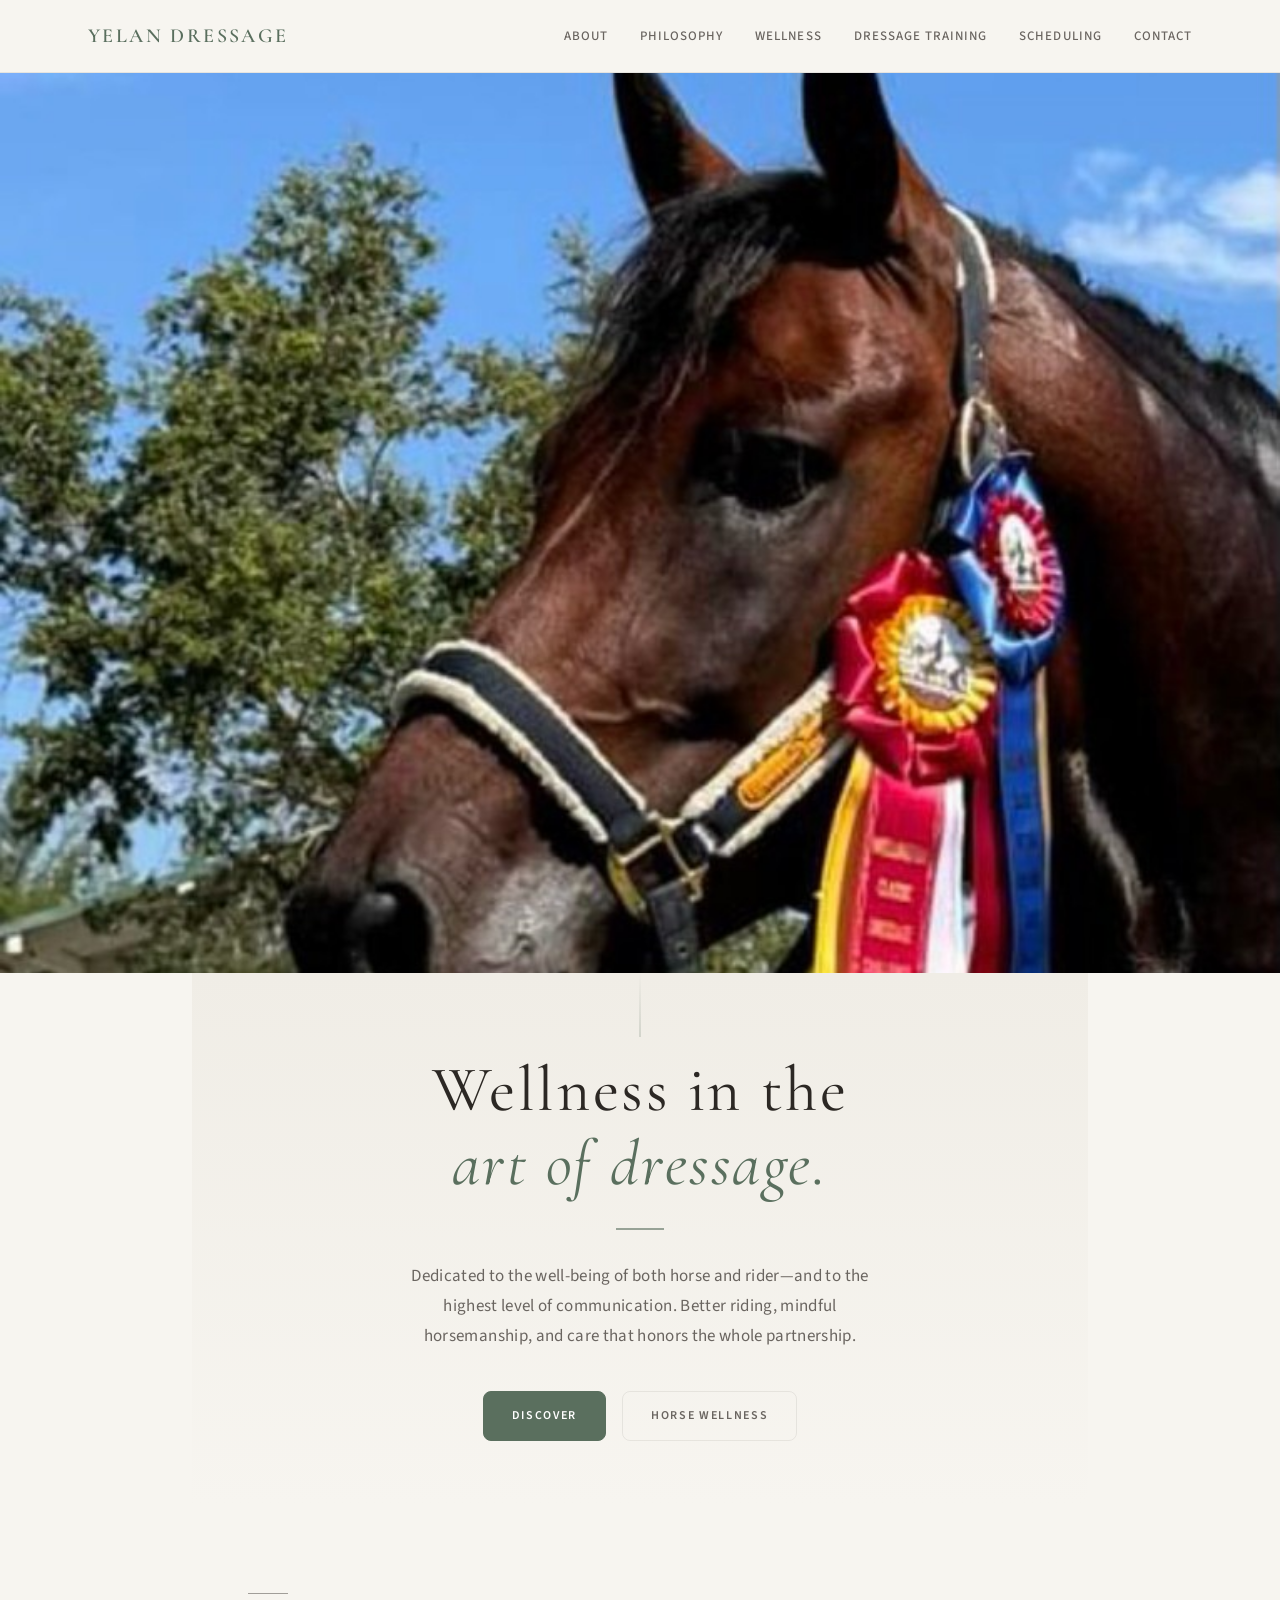
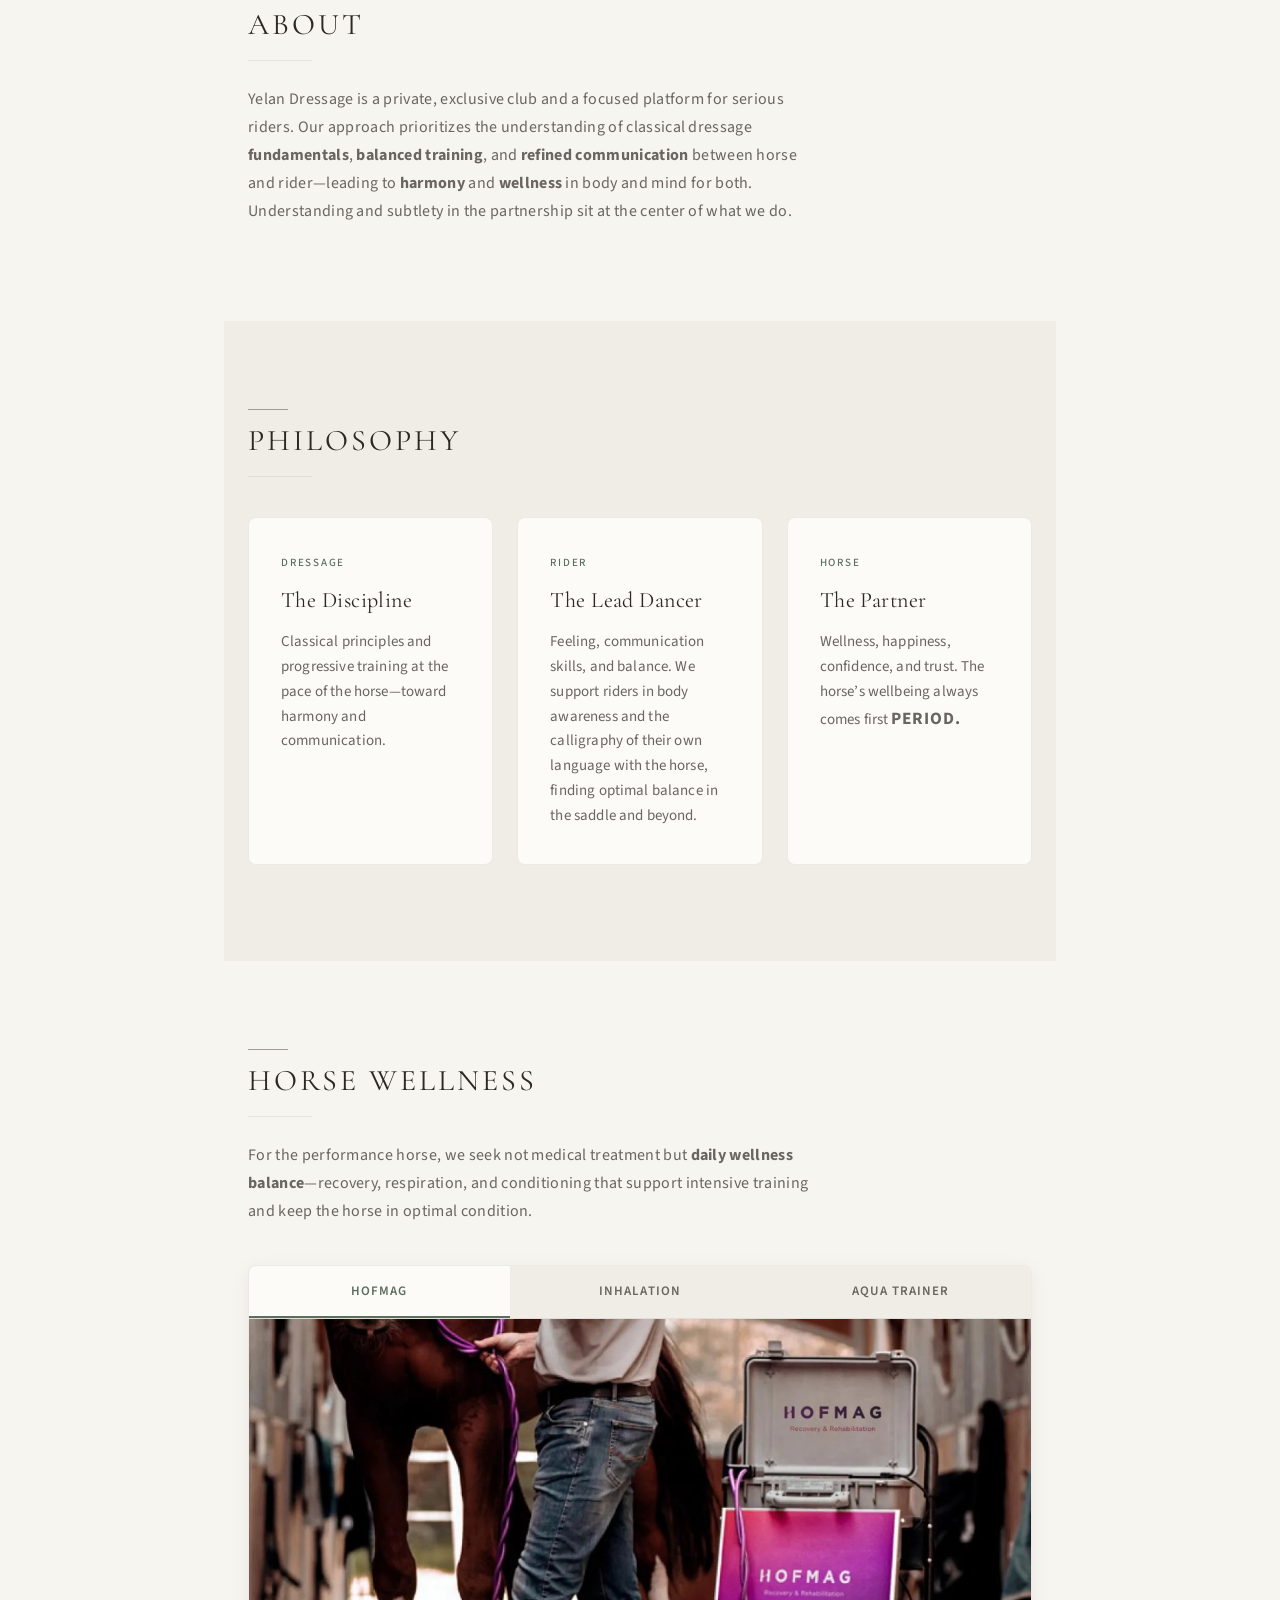
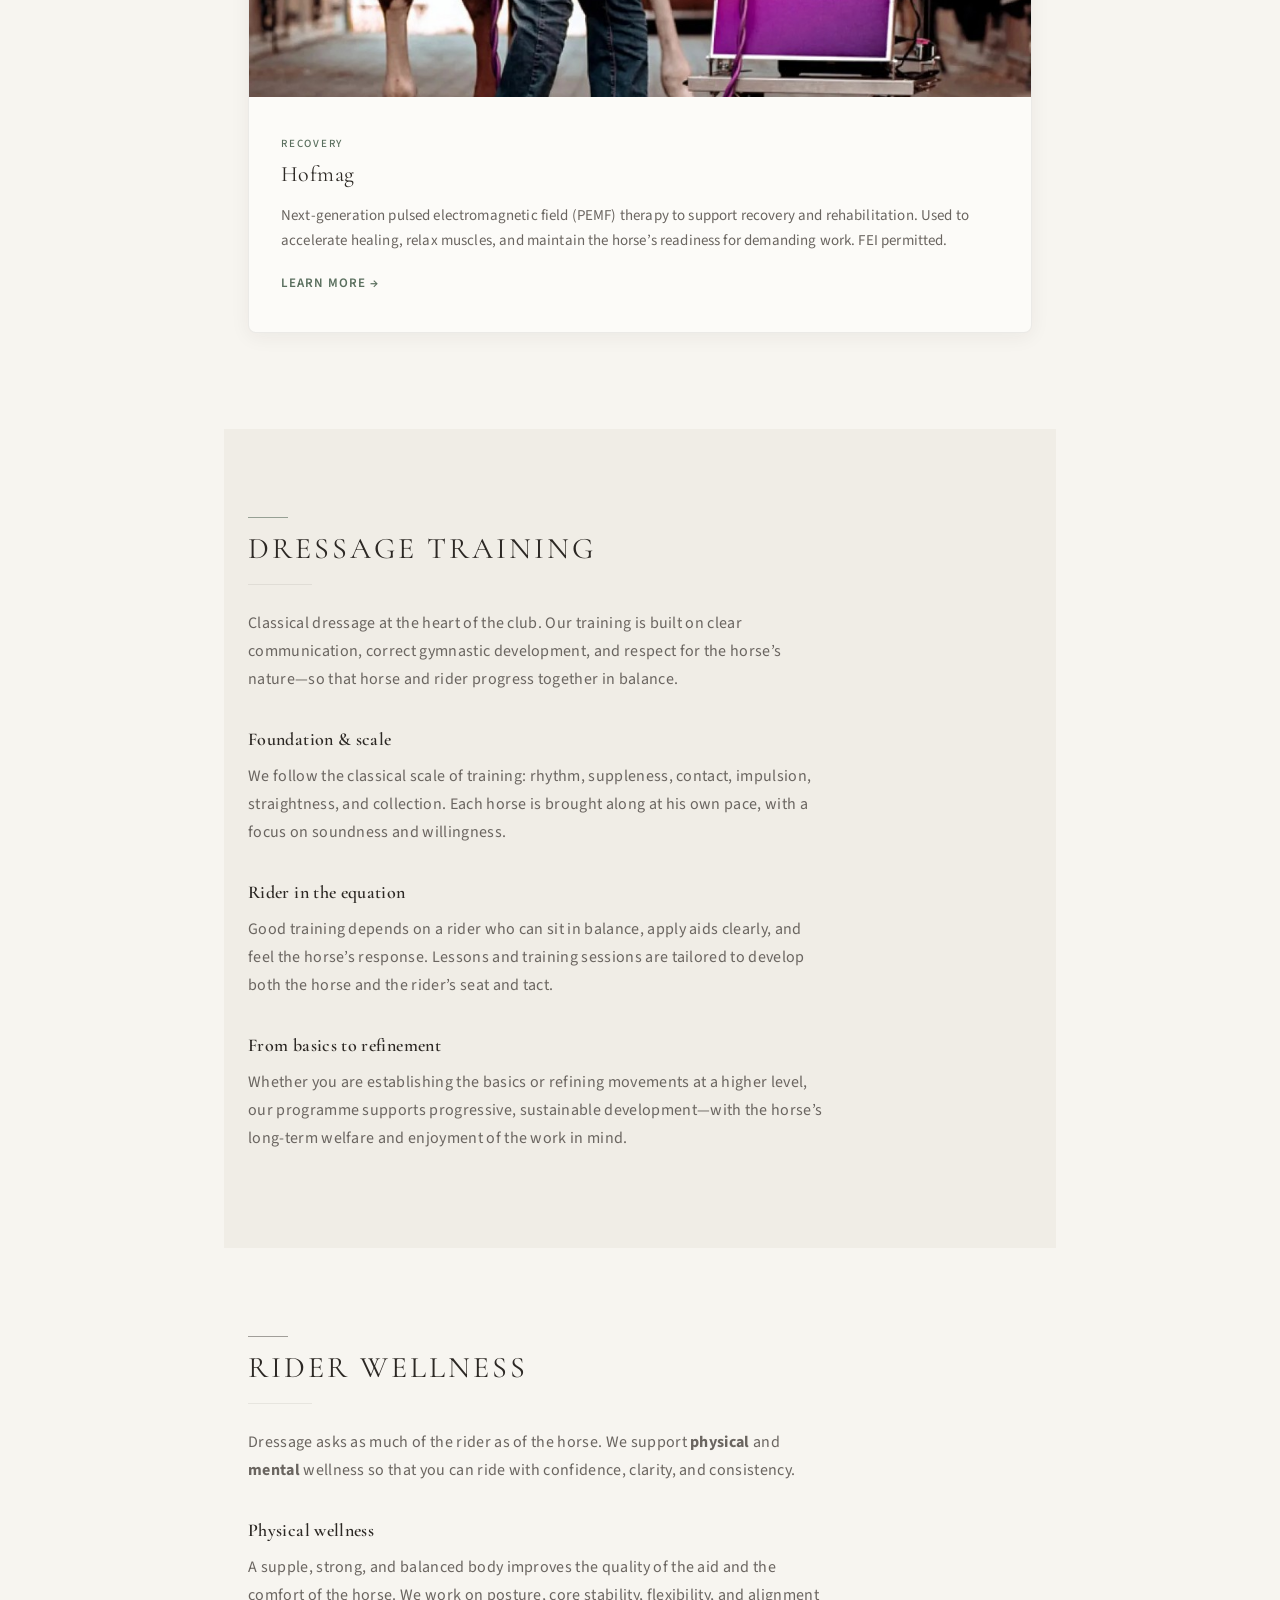
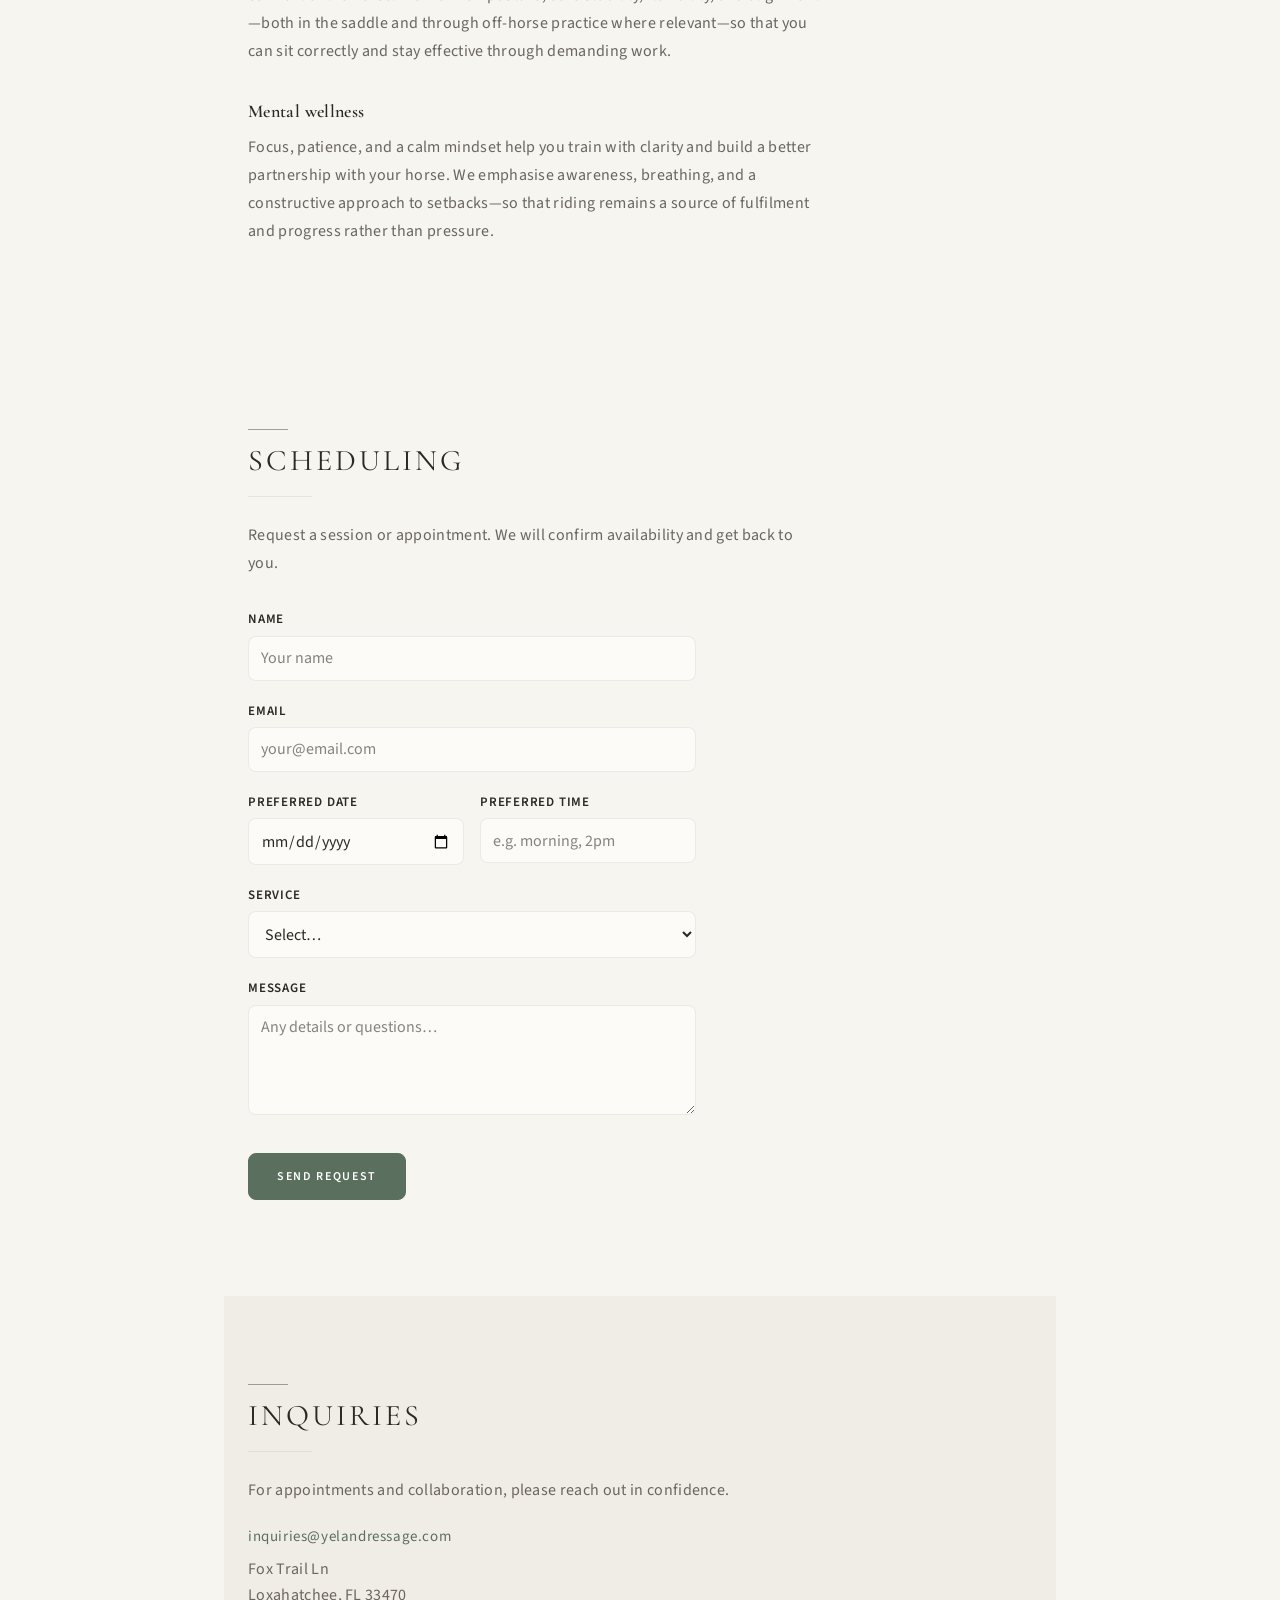
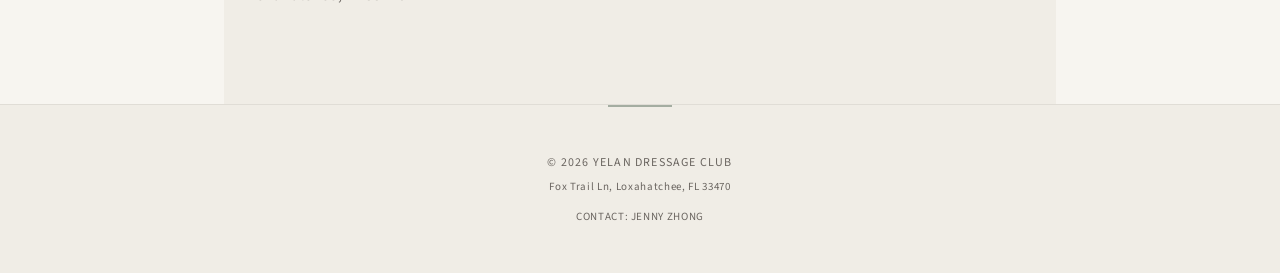
==== index.html @ 4314fde5 "Initial commit: Yelan Dressage website Made-with: Cursor" ====
<!DOCTYPE html>
<html lang="en">
<head>
  <meta charset="UTF-8" />
  <meta name="viewport" content="width=device-width, initial-scale=1.0" />
  <title>Yelan Dressage — Wellness in the art of dressage</title>
  <link rel="preconnect" href="https://fonts.googleapis.com" />
  <link rel="preconnect" href="https://fonts.gstatic.com" crossorigin />
  <link href="https://fonts.googleapis.com/css2?family=Cormorant+Garamond:ital,wght@0,400;0,600;1,400&family=Source+Sans+3:ital,wght@0,400;0,600;1,400&display=swap" rel="stylesheet" />
  <link rel="stylesheet" href="styles.css" />
</head>
<body>
  <header class="site-header">
    <nav class="nav">
      <a href="#" class="logo">Yelan Dressage</a>
      <ul class="nav-links">
        <li><a href="#about">About</a></li>
        <li><a href="#philosophy">Philosophy</a></li>
        <li class="nav-item-dropdown">
          <a href="#horse-wellness" class="nav-dropdown-trigger">Wellness</a>
          <ul class="nav-dropdown">
            <li><a href="#horse-wellness">Horse wellness</a></li>
            <li><a href="#rider-wellness">Rider wellness</a></li>
          </ul>
        </li>
        <li><a href="#dressage-training">Dressage training</a></li>
        <li><a href="#scheduling">Scheduling</a></li>
        <li><a href="#contact">Contact</a></li>
      </ul>
      <button class="nav-toggle" aria-label="Toggle menu">
        <span></span>
        <span></span>
        <span></span>
      </button>
    </nav>
  </header>

  <div class="carousel-wrap">
    <div class="carousel" data-carousel>
      <div class="carousel-track">
        <div class="carousel-slide">
          <img src="assets/carousel-1.png" alt="" />
        </div>
        <div class="carousel-slide">
          <img src="assets/carousel-2.png" alt="" />
        </div>
        <div class="carousel-slide">
          <img src="assets/carousel-3.png" alt="" />
        </div>
        <div class="carousel-slide">
          <img src="assets/carousel-4.png" alt="" />
        </div>
      </div>
    </div>
  </div>

  <main>
    <section class="hero">
      <h1 class="hero-title">
        <span class="line">Wellness in the</span>
        <span class="line accent">art of dressage.</span>
      </h1>
      <p class="hero-subtitle">
        Dedicated to the well-being of both horse and rider—and to the highest level of communication. Better riding, mindful horsemanship, and care that honors the whole partnership.
      </p>
      <div class="hero-actions">
        <a href="#about" class="btn btn-primary">Discover</a>
        <a href="#horse-wellness" class="btn btn-ghost">Horse wellness</a>
      </div>
    </section>

    <section id="about" class="section">
      <h2 class="section-title">About</h2>
      <p class="section-text">
        Yelan Dressage is a private, exclusive club and a focused platform for serious riders. Our approach prioritizes the understanding of classical dressage <strong>fundamentals</strong>, <strong>balanced training</strong>, and <strong>refined communication</strong> between horse and rider—leading to <strong>harmony</strong> and <strong>wellness</strong> in body and mind for both. Understanding and subtlety in the partnership sit at the center of what we do.
      </p>
    </section>

    <section id="philosophy" class="section section--alt">
      <h2 class="section-title">Philosophy</h2>
      <div class="card-grid">
        <article class="card">
          <div class="card-number">Dressage</div>
          <h3 class="card-title">The Discipline</h3>
          <p class="card-text">Classical principles and progressive training at the pace of the horse—toward harmony and communication.</p>
        </article>
        <article class="card">
          <div class="card-number">Rider</div>
          <h3 class="card-title">The Lead Dancer</h3>
          <p class="card-text">Feeling, communication skills, and balance. We support riders in body awareness and the calligraphy of their own language with the horse, finding optimal balance in the saddle and beyond.</p>
        </article>
        <article class="card">
          <div class="card-number">Horse</div>
          <h3 class="card-title">The Partner</h3>
          <p class="card-text">Wellness, happiness, confidence, and trust. The horse’s wellbeing always comes first <span class="card-period">PERIOD.</span></p>
        </article>
      </div>
    </section>

    <section id="horse-wellness" class="section">
      <h2 class="section-title">Horse wellness</h2>
      <p class="section-text section-intro">
        For the performance horse, we seek not medical treatment but <strong>daily wellness balance</strong>—recovery, respiration, and conditioning that support intensive training and keep the horse in optimal condition.
      </p>
      <div class="tabs" data-tabs>
        <div class="tabs-list" role="tablist">
          <button type="button" class="tab-btn active" role="tab" aria-selected="true" aria-controls="panel-hofmag" id="tab-hofmag" data-tab="hofmag">Hofmag</button>
          <button type="button" class="tab-btn" role="tab" aria-selected="false" aria-controls="panel-inhalation" id="tab-inhalation" data-tab="inhalation">Inhalation</button>
          <button type="button" class="tab-btn" role="tab" aria-selected="false" aria-controls="panel-aqua" id="tab-aqua" data-tab="aqua">Aqua trainer</button>
        </div>
        <div class="tab-panels">
          <div class="tab-panel active" id="panel-hofmag" role="tabpanel" aria-labelledby="tab-hofmag" data-panel="hofmag">
            <div class="tab-panel-media">
              <img src="assets/hofmag-therapy.png" alt="Hofmag pulsed electromagnetic field therapy session with a horse in a stable" width="1200" height="800" />
            </div>
            <div class="tab-panel-inner">
              <span class="card-number">Recovery</span>
              <h3 class="card-title">Hofmag</h3>
              <p class="card-text">Next-generation pulsed electromagnetic field (PEMF) therapy to support recovery and rehabilitation. Used to accelerate healing, relax muscles, and maintain the horse’s readiness for demanding work. FEI permitted.</p>
              <a href="pages/hofmag.html" class="card-link">Learn more</a>
            </div>
          </div>
          <div class="tab-panel" id="panel-inhalation" role="tabpanel" aria-labelledby="tab-inhalation" data-panel="inhalation">
            <div class="tab-panel-inner">
              <span class="card-number">Respiration & skin</span>
              <h3 class="card-title">Inhalation</h3>
              <p class="card-text">Maintain lung and skin wellness with our inhalation system. Supports respiratory health and skin condition as part of routine care for the high-performance horse.</p>
              <a href="pages/inhalation.html" class="card-link">Learn more</a>
            </div>
          </div>
          <div class="tab-panel" id="panel-aqua" role="tabpanel" aria-labelledby="tab-aqua" data-panel="aqua">
            <div class="tab-panel-media">
              <img src="assets/aqua-trainer.png" alt="Horse in aqua treadmill hydrotherapy unit" width="1200" height="800" />
            </div>
            <div class="tab-panel-inner">
              <span class="card-number">Conditioning</span>
              <h3 class="card-title">Aqua trainer</h3>
              <p class="card-text">Water-based conditioning that builds fitness and supports recovery without excessive impact. An essential part of wellness programming for the sport horse in heavy training.</p>
              <p class="card-note">Not yet available.</p>
              <a href="pages/aqua-trainer.html" class="card-link">Learn more</a>
            </div>
          </div>
        </div>
      </div>
    </section>

    <section id="dressage-training" class="section section--alt">
      <h2 class="section-title">Dressage training</h2>
      <p class="section-text section-intro">
        Classical dressage at the heart of the club. Our training is built on clear communication, correct gymnastic development, and respect for the horse’s nature—so that horse and rider progress together in balance.
      </p>
      <div class="section-blocks">
        <div class="section-block">
          <h3 class="section-block-title">Foundation & scale</h3>
          <p class="section-text">We follow the classical scale of training: rhythm, suppleness, contact, impulsion, straightness, and collection. Each horse is brought along at his own pace, with a focus on soundness and willingness.</p>
        </div>
        <div class="section-block">
          <h3 class="section-block-title">Rider in the equation</h3>
          <p class="section-text">Good training depends on a rider who can sit in balance, apply aids clearly, and feel the horse’s response. Lessons and training sessions are tailored to develop both the horse and the rider’s seat and tact.</p>
        </div>
        <div class="section-block">
          <h3 class="section-block-title">From basics to refinement</h3>
          <p class="section-text">Whether you are establishing the basics or refining movements at a higher level, our programme supports progressive, sustainable development—with the horse’s long-term welfare and enjoyment of the work in mind.</p>
        </div>
      </div>
    </section>

    <section id="rider-wellness" class="section">
      <h2 class="section-title">Rider wellness</h2>
      <p class="section-text section-intro">
        Dressage asks as much of the rider as of the horse. We support <strong>physical</strong> and <strong>mental</strong> wellness so that you can ride with confidence, clarity, and consistency.
      </p>
      <div class="section-blocks">
        <div class="section-block">
          <h3 class="section-block-title">Physical wellness</h3>
          <p class="section-text">A supple, strong, and balanced body improves the quality of the aid and the comfort of the horse. We work on posture, core stability, flexibility, and alignment—both in the saddle and through off-horse practice where relevant—so that you can sit correctly and stay effective through demanding work.</p>
        </div>
        <div class="section-block">
          <h3 class="section-block-title">Mental wellness</h3>
          <p class="section-text">Focus, patience, and a calm mindset help you train with clarity and build a better partnership with your horse. We emphasise awareness, breathing, and a constructive approach to setbacks—so that riding remains a source of fulfilment and progress rather than pressure.</p>
        </div>
      </div>
    </section>

    <section id="scheduling" class="section">
      <h2 class="section-title">Scheduling</h2>
      <p class="section-text section-intro">
        Request a session or appointment. We will confirm availability and get back to you.
      </p>
      <!-- Replace YOUR_FORM_ID with your Formspree form ID from https://formspree.io -->
      <form class="scheduling-form" action="https://formspree.io/f/YOUR_FORM_ID" method="POST">
        <input type="hidden" name="_subject" value="Yelan Dressage – scheduling request" />
        <div class="form-row">
          <label for="scheduling-name">Name</label>
          <input type="text" id="scheduling-name" name="name" required placeholder="Your name" />
        </div>
        <div class="form-row">
          <label for="scheduling-email">Email</label>
          <input type="email" id="scheduling-email" name="email" required placeholder="your@email.com" />
        </div>
        <div class="form-row-group">
          <div class="form-row form-row--half">
            <label for="scheduling-date">Preferred date</label>
            <input type="date" id="scheduling-date" name="preferred_date" />
          </div>
          <div class="form-row form-row--half">
            <label for="scheduling-time">Preferred time</label>
            <input type="text" id="scheduling-time" name="preferred_time" placeholder="e.g. morning, 2pm" />
          </div>
        </div>
        <div class="form-row">
          <label for="scheduling-service">Service</label>
          <select id="scheduling-service" name="service">
            <option value="">Select…</option>
            <option value="Dressage training">Dressage training</option>
            <option value="Horse wellness – Hofmag">Horse wellness – Hofmag</option>
            <option value="Horse wellness – Inhalation">Horse wellness – Inhalation</option>
            <option value="Horse wellness – Aqua trainer (coming soon)">Horse wellness – Aqua trainer (coming soon)</option>
            <option value="Rider wellness">Rider wellness</option>
            <option value="Other">Other</option>
          </select>
        </div>
        <div class="form-row">
          <label for="scheduling-message">Message</label>
          <textarea id="scheduling-message" name="message" rows="4" placeholder="Any details or questions…"></textarea>
        </div>
        <button type="submit" class="btn btn-primary">Send request</button>
      </form>
    </section>

    <section id="contact" class="section section--alt">
      <h2 class="section-title">Inquiries</h2>
      <p class="section-text">
        For appointments and collaboration, please reach out in confidence.
      </p>
      <div class="contact-details">
        <p class="contact-item">
          <a href="mailto:inquiries@yelandressage.com" class="contact-link">inquiries@yelandressage.com</a>
        </p>
        <p class="contact-item contact-address">
          Fox Trail Ln<br />
          Loxahatchee, FL 33470
        </p>
      </div>
    </section>
  </main>

  <footer class="site-footer">
    <p class="footer-copy">&copy; <span id="year"></span> Yelan Dressage Club</p>
    <p class="footer-details">Fox Trail Ln, Loxahatchee, FL 33470</p>
    <p class="footer-contact">Contact: Jenny Zhong</p>
  </footer>

  <script src="script.js"></script>
</body>
</html>
---- styles.css ----
/* ----- Variables ----- */
:root {
  --bg: #f7f5f0;
  --bg-elevated: #f0ede6;
  --bg-card: #fcfbf8;
  --text: #2c2824;
  --text-muted: #6a6560;
  --accent: #5a6f5e;
  --accent-soft: rgba(90, 111, 94, 0.12);
  --border: rgba(44, 40, 36, 0.08);
  --font-heading: "Cormorant Garamond", "Georgia", serif;
  --font-body: "Source Sans 3", system-ui, sans-serif;
  --space: 1.25rem;
  --radius: 8px;
  --transition: 0.25s ease;
}

/* ----- Reset & base ----- */
*, *::before, *::after {
  box-sizing: border-box;
}

html {
  scroll-behavior: smooth;
}

body {
  margin: 0;
  font-family: var(--font-body);
  font-size: 1.0625rem;
  line-height: 1.6;
  color: var(--text);
  background: var(--bg);
  background-image: linear-gradient(180deg, rgba(247, 245, 240, 0.98) 0%, var(--bg) 20%, var(--bg) 100%);
  -webkit-font-smoothing: antialiased;
}

a {
  color: inherit;
  text-decoration: none;
  transition: color var(--transition);
}

a:hover {
  color: var(--accent);
}

/* ----- Header ----- */
.site-header {
  position: sticky;
  top: 0;
  z-index: 100;
  background: rgba(247, 245, 240, 0.92);
  backdrop-filter: blur(14px);
  border-bottom: 1px solid var(--border);
}

.nav {
  display: flex;
  align-items: center;
  justify-content: space-between;
  max-width: 72rem;
  margin: 0 auto;
  padding: var(--space) 1.5rem;
}

.logo {
  font-family: var(--font-heading);
  font-weight: 600;
  font-size: 1.25rem;
  letter-spacing: 0.12em;
  text-transform: uppercase;
  color: var(--accent);
}
.logo:hover {
  color: var(--text);
}

.nav-links {
  display: flex;
  gap: 2rem;
  list-style: none;
  margin: 0;
  padding: 0;
}

.nav-links a {
  font-size: 0.8125rem;
  font-weight: 500;
  letter-spacing: 0.08em;
  text-transform: uppercase;
  color: var(--text-muted);
}

.nav-links a:hover {
  color: var(--accent);
}

.nav-item-dropdown {
  position: relative;
}

.nav-dropdown {
  position: absolute;
  top: 100%;
  left: 0;
  min-width: 12rem;
  margin: 0;
  padding: 0.5rem 0;
  list-style: none;
  background: var(--bg-elevated);
  border: 1px solid var(--border);
  border-radius: var(--radius);
  box-shadow: 0 8px 24px rgba(44, 40, 36, 0.12);
  opacity: 0;
  visibility: hidden;
  transition: opacity var(--transition), visibility var(--transition);
}

.nav-item-dropdown:hover .nav-dropdown {
  opacity: 1;
  visibility: visible;
}

.nav-dropdown li {
  margin: 0;
}

.nav-dropdown a {
  display: block;
  padding: 0.5rem 1rem;
  font-size: 0.8125rem;
  color: var(--text-muted);
}

.nav-dropdown a:hover {
  color: var(--accent);
  background: var(--accent-soft);
}

.nav-toggle {
  display: none;
  flex-direction: column;
  gap: 6px;
  padding: 8px;
  background: none;
  border: none;
  cursor: pointer;
  color: var(--text);
}

.nav-toggle span {
  display: block;
  width: 22px;
  height: 2px;
  background: currentColor;
  border-radius: 1px;
}

/* ----- Carousel ----- */
.carousel-wrap {
  position: relative;
  width: 100%;
  height: 100vh;
  min-height: 28rem;
  overflow: hidden;
}

.carousel {
  position: absolute;
  inset: 0;
}

.carousel-track {
  display: flex;
  width: 100%;
  height: 100%;
  transition: transform 0.8s cubic-bezier(0.4, 0, 0.2, 1);
  will-change: transform;
}

.carousel-slide {
  flex: 0 0 100%;
  width: 100%;
  height: 100%;
  position: relative;
}

.carousel-slide img {
  display: block;
  width: 100%;
  height: 100%;
  object-fit: cover;
  object-position: center;
}


/* ----- Hero ----- */
.hero {
  max-width: 56rem;
  margin: 0 auto;
  padding: 5rem 1.5rem 4rem;
  text-align: center;
  position: relative;
  background: linear-gradient(180deg, var(--bg-elevated) 0%, var(--bg) 100%);
}

.hero--overlay {
  position: absolute;
  inset: 0;
  display: flex;
  flex-direction: column;
  align-items: center;
  justify-content: center;
  padding: 6rem 1.5rem 4rem;
  z-index: 2;
  pointer-events: none;
}

.hero--overlay .hero-title,
.hero--overlay .hero-subtitle,
.hero--overlay .hero-actions {
  pointer-events: auto;
}

.hero--overlay .hero-title {
  text-shadow: 0 2px 20px rgba(0, 0, 0, 0.25);
}

.hero--overlay .hero-subtitle {
  color: rgba(255, 255, 255, 0.95);
  text-shadow: 0 1px 12px rgba(0, 0, 0, 0.35);
}

.hero--overlay .hero-title .line {
  color: #fff;
}

.hero--overlay .hero-title .accent {
  color: rgba(255, 255, 255, 0.95);
}

.hero--overlay .btn-primary {
  background: rgba(255, 255, 255, 0.95);
  color: var(--text);
  border-color: rgba(255, 255, 255, 0.95);
}

.hero--overlay .btn-primary:hover {
  background: #fff;
  color: var(--text);
  border-color: #fff;
}

.hero--overlay .btn-ghost {
  color: rgba(255, 255, 255, 0.9);
  border-color: rgba(255, 255, 255, 0.5);
}

.hero--overlay .btn-ghost:hover {
  color: #fff;
  border-color: rgba(255, 255, 255, 0.8);
  background: rgba(255, 255, 255, 0.08);
}

.hero:not(.hero--overlay)::before {
  content: "";
  position: absolute;
  top: 0;
  left: 50%;
  transform: translateX(-50%);
  width: 1px;
  height: 4rem;
  background: linear-gradient(to bottom, transparent, var(--accent));
  opacity: 0.4;
}

.hero--overlay::before {
  display: none;
}

.hero--overlay .hero-title::after {
  background: rgba(255, 255, 255, 0.7);
}

.hero-title {
  font-family: var(--font-heading);
  font-weight: 400;
  font-size: clamp(2.5rem, 6.5vw, 4rem);
  line-height: 1.15;
  letter-spacing: 0.04em;
  margin: 0 0 2rem;
  color: var(--text);
}

.hero-title .line {
  display: block;
}

.hero-title .accent {
  color: var(--accent);
  font-style: italic;
}

.hero-title::after {
  content: "";
  display: block;
  width: 3rem;
  height: 2px;
  margin: 1.75rem auto 0;
  background: var(--accent);
  opacity: 0.6;
}

.hero-subtitle {
  max-width: 30rem;
  margin: 0 auto 2.5rem;
  font-size: 1.0625rem;
  line-height: 1.75;
  letter-spacing: 0.02em;
  color: var(--text-muted);
}

.hero-actions {
  display: flex;
  gap: 1rem;
  justify-content: center;
  flex-wrap: wrap;
}

/* ----- Buttons ----- */
.btn {
  display: inline-block;
  padding: 0.875rem 1.75rem;
  font-family: var(--font-body);
  font-size: 0.75rem;
  font-weight: 600;
  letter-spacing: 0.14em;
  text-transform: uppercase;
  border-radius: var(--radius);
  transition: background var(--transition), color var(--transition), border-color var(--transition);
}

.btn-primary {
  background: var(--accent);
  color: #fff;
  border: 1px solid var(--accent);
}

.btn-primary:hover {
  background: #4d6152;
  color: #fff;
  border-color: #4d6152;
}

.btn-ghost {
  background: transparent;
  color: var(--text-muted);
  border: 1px solid var(--border);
}

.btn-ghost:hover {
  color: var(--accent);
  border-color: var(--accent);
}

/* ----- Sections ----- */
.section {
  max-width: 52rem;
  margin: 0 auto;
  padding: 6rem 1.5rem;
}

main > .section:first-of-type {
  padding-top: 3.5rem;
  position: relative;
}

main > .section:first-of-type::before {
  content: "";
  position: absolute;
  left: 50%;
  transform: translateX(-50%);
  width: 100vw;
  top: 0;
  bottom: 0;
  background: var(--bg-card);
  z-index: -1;
}

.section--alt {
  background: var(--bg-elevated);
}

main {
  background: var(--bg);
}

.section--alt .section-title::before {
  background: var(--accent);
}

.section-title {
  font-family: var(--font-heading);
  font-weight: 400;
  font-size: clamp(1.5rem, 3.5vw, 1.875rem);
  letter-spacing: 0.1em;
  text-transform: uppercase;
  margin: 0 0 1.5rem;
  padding-bottom: 0.75rem;
  color: var(--text);
  position: relative;
}

.section-title::before {
  content: "";
  position: absolute;
  top: -0.5rem;
  left: 0;
  width: 2.5rem;
  height: 1px;
  background: var(--text-muted);
  opacity: 0.6;
}

.section-title::after {
  content: "";
  position: absolute;
  bottom: 0;
  left: 0;
  width: 4rem;
  height: 1px;
  background: var(--border);
}

.section-text {
  max-width: 36rem;
  margin: 0;
  font-size: 1rem;
  line-height: 1.75;
  letter-spacing: 0.02em;
  color: var(--text-muted);
}

.section-text.section-intro {
  margin-bottom: 2rem;
}


.section-blocks {
  display: grid;
  gap: 2rem;
  margin-top: 2rem;
}

.section-block {
  max-width: 36rem;
}

.section-block-title {
  font-family: var(--font-heading);
  font-weight: 600;
  font-size: 1.125rem;
  letter-spacing: 0.02em;
  margin: 0 0 0.5rem;
  color: var(--text);
}

.section-block .section-text {
  margin: 0;
}

/* ----- Cards ----- */
.card-grid {
  display: grid;
  grid-template-columns: repeat(3, 1fr);
  gap: 1.5rem;
  margin-top: 2.5rem;
}

@media (max-width: 768px) {
  .card-grid {
    grid-template-columns: 1fr;
  }
}

.card {
  padding: 2.25rem 2rem;
  background: var(--bg-card);
  border: 1px solid var(--border);
  border-radius: var(--radius);
  transition: border-color var(--transition), box-shadow var(--transition);
  position: relative;
  overflow: hidden;
}

.card::before {
  content: "";
  position: absolute;
  top: 0;
  left: 0;
  right: 0;
  height: 2px;
  background: var(--accent);
  opacity: 0;
  transition: opacity var(--transition);
}

.card:hover {
  border-color: var(--accent);
  box-shadow: 0 12px 32px rgba(90, 111, 94, 0.1);
}

.card:hover::before {
  opacity: 0.5;
}

.card-number {
  font-family: var(--font-body);
  font-weight: 500;
  font-size: 0.6875rem;
  letter-spacing: 0.16em;
  text-transform: uppercase;
  color: var(--accent);
  margin-bottom: 0.75rem;
}

.card-title {
  font-family: var(--font-heading);
  font-weight: 400;
  font-size: 1.375rem;
  letter-spacing: 0.02em;
  margin: 0 0 0.75rem;
  color: var(--text);
}

.card-text {
  margin: 0;
  font-size: 0.9375rem;
  line-height: 1.65;
  letter-spacing: 0.01em;
  color: var(--text-muted);
}

.card-link {
  display: inline-block;
  margin-top: 1rem;
  font-size: 0.8125rem;
  font-weight: 600;
  letter-spacing: 0.08em;
  text-transform: uppercase;
  color: var(--accent);
}

.card-link:hover {
  color: var(--text);
}

.card-link::after {
  content: " →";
}

.card-note {
  margin: 0.75rem 0 0;
  font-size: 0.875rem;
  font-style: italic;
  color: var(--text-muted);
}

.card-period {
  font-size: 1.15em;
  font-weight: 700;
  letter-spacing: 0.05em;
}

/* ----- Tabs (Horse wellness) ----- */
.tabs {
  margin-top: 2.5rem;
  border: 1px solid var(--border);
  border-radius: var(--radius);
  background: var(--bg-card);
  overflow: hidden;
  box-shadow: 0 4px 20px rgba(44, 40, 36, 0.06);
}

.tabs-list {
  display: flex;
  flex-wrap: wrap;
  gap: 0;
  padding: 0;
  margin: 0;
  list-style: none;
  border-bottom: 1px solid var(--border);
  background: var(--bg-elevated);
}

.tab-btn {
  flex: 1;
  min-width: 0;
  padding: 1rem 1.25rem;
  font-family: var(--font-body);
  font-size: 0.8125rem;
  font-weight: 600;
  letter-spacing: 0.08em;
  text-transform: uppercase;
  color: var(--text-muted);
  background: none;
  border: none;
  border-bottom: 2px solid transparent;
  cursor: pointer;
  transition: color var(--transition), border-color var(--transition);
}

.tab-btn:hover {
  color: var(--text);
}

.tab-btn.active {
  color: var(--accent);
  border-bottom-color: var(--accent);
  background: var(--bg-card);
}

.tab-panels {
  position: relative;
}

.tab-panel {
  display: none;
  padding: 0;
}

.tab-panel.active {
  display: block;
}

.tab-panel-media {
  width: 100%;
  overflow: hidden;
  background: var(--bg-elevated);
}

.tab-panel-media img {
  display: block;
  width: 100%;
  height: auto;
  max-height: 42vh;
  object-fit: cover;
  object-position: center;
}

.tab-panel-inner {
  padding: 2rem 2rem 2.25rem;
}

.tab-panel-inner .card-number {
  margin-bottom: 0.5rem;
}

.tab-panel-inner .card-title {
  margin-bottom: 0.75rem;
}

.tab-panel-inner .card-text {
  margin: 0;
}

.tab-panel-inner .card-link {
  margin-top: 1.25rem;
}

@media (max-width: 640px) {
  .tabs-list {
    flex-direction: column;
  }

  .tab-btn {
    text-align: left;
    border-bottom: 1px solid var(--border);
  }

  .tab-btn.active {
    border-bottom: 2px solid var(--accent);
  }

  .tab-panel-media img {
    max-height: 36vh;
  }

  .tab-panel-inner {
    padding: 1.5rem 1.25rem;
  }
}

/* ----- Subpages ----- */
.page-main {
  padding-top: 2rem;
  padding-bottom: 4rem;
}

.page-back {
  max-width: 52rem;
  margin: 0 auto;
  padding: 0 1.5rem 1rem;
}

.page-back-link {
  font-size: 0.8125rem;
  font-weight: 600;
  letter-spacing: 0.08em;
  text-transform: uppercase;
  color: var(--text-muted);
}

.page-back-link:hover {
  color: var(--accent);
}

.page-content.section {
  padding-top: 0;
}

.page-title {
  font-family: var(--font-heading);
  font-weight: 400;
  font-size: clamp(2rem, 5vw, 2.75rem);
  letter-spacing: 0.02em;
  margin: 0 0 1.5rem;
  color: var(--text);
}

.page-media {
  width: 100%;
  margin-bottom: 2rem;
  border-radius: var(--radius);
  overflow: hidden;
  background: var(--bg-elevated);
}

.page-media img {
  display: block;
  width: 100%;
  height: auto;
  max-height: 55vh;
  object-fit: cover;
  object-position: center;
}

.page-notice {
  margin: 0 0 1.5rem;
  padding: 0.75rem 1rem;
  font-size: 0.9375rem;
  color: var(--text);
  background: var(--accent-soft);
  border: 1px solid var(--accent);
  border-radius: var(--radius);
}

.page-body .section-text {
  margin-bottom: 1.25rem;
}

.page-body .section-text:last-child {
  margin-bottom: 0;
}

@media (max-width: 640px) {
  .page-main {
    padding-top: 1.5rem;
  }

  .page-media img {
    max-height: 45vh;
  }
}

/* ----- Contact ----- */
.contact-details {
  margin-top: 1.25rem;
}

.contact-item {
  margin: 0 0 0.5rem;
  font-size: 1rem;
  color: var(--text-muted);
}

.contact-item:last-child {
  margin-bottom: 0;
}

.contact-address {
  line-height: 1.6;
  letter-spacing: 0.02em;
}

.contact-link {
  display: inline-block;
  margin-top: 0.25rem;
  font-size: 0.9375rem;
  letter-spacing: 0.04em;
  color: var(--accent);
}

.contact-link:hover {
  color: var(--text);
}

.contact-details .contact-item:first-child .contact-link {
  margin-top: 0;
}

/* ----- Scheduling form ----- */
.scheduling-form {
  max-width: 28rem;
  margin-top: 2rem;
}

.form-row {
  margin-bottom: 1.25rem;
}

.form-row label {
  display: block;
  font-size: 0.8125rem;
  font-weight: 600;
  letter-spacing: 0.06em;
  text-transform: uppercase;
  color: var(--text);
  margin-bottom: 0.35rem;
}

.form-row input,
.form-row select,
.form-row textarea {
  width: 100%;
  padding: 0.65rem 0.75rem;
  font-family: var(--font-body);
  font-size: 1rem;
  color: var(--text);
  background: var(--bg-card);
  border: 1px solid var(--border);
  border-radius: var(--radius);
  transition: border-color var(--transition);
}

.form-row input::placeholder,
.form-row textarea::placeholder {
  color: var(--text-muted);
  opacity: 0.8;
}

.form-row input:focus,
.form-row select:focus,
.form-row textarea:focus {
  outline: none;
  border-color: var(--accent);
}

.form-row select {
  cursor: pointer;
  appearance: auto;
}

.form-row textarea {
  resize: vertical;
  min-height: 5rem;
}

.form-row-group {
  display: flex;
  gap: 1rem;
  margin-bottom: 1.25rem;
}

.form-row-group .form-row {
  margin-bottom: 0;
}

.form-row--half {
  flex: 1;
  min-width: 0;
}

.scheduling-form .btn {
  margin-top: 0.5rem;
}

@media (max-width: 480px) {
  .form-row--half {
    width: 100%;
    margin-right: 0;
  }
}

/* ----- Footer ----- */
.site-footer {
  text-align: center;
  padding: 3rem 1.5rem;
  border-top: 1px solid var(--border);
  background: var(--bg-elevated);
  color: var(--text-muted);
  font-size: 0.75rem;
  letter-spacing: 0.1em;
  text-transform: uppercase;
  position: relative;
}

.site-footer::before {
  content: "";
  position: absolute;
  top: 0;
  left: 50%;
  transform: translateX(-50%);
  width: 4rem;
  height: 2px;
  background: var(--accent);
  opacity: 0.5;
}

.footer-copy {
  margin: 0 0 0.35rem;
}

.footer-details {
  margin: 0;
  font-size: 0.6875rem;
  letter-spacing: 0.06em;
  text-transform: none;
}

.footer-details a {
  color: var(--text-muted);
}

.footer-details a:hover {
  color: var(--accent);
}

.footer-contact {
  margin: 0.75rem 0 0;
  font-size: 0.6875rem;
  letter-spacing: 0.06em;
}

/* ----- Mobile ----- */
@media (max-width: 640px) {
  .nav-links {
    display: none;
  }

  .nav-toggle {
    display: flex;
  }

  .nav.nav-open .nav-links {
    display: flex;
    position: absolute;
    top: 100%;
    left: 0;
    right: 0;
    flex-direction: column;
    gap: 0;
    padding: 1rem 1.5rem;
    background: var(--bg-elevated);
    border-bottom: 1px solid var(--border);
  }

  .nav-item-dropdown {
    flex-direction: column;
    align-items: stretch;
  }

  .nav-dropdown {
    position: static;
    opacity: 1;
    visibility: visible;
    min-width: 0;
    margin: 0.25rem 0 0;
    padding: 0 0 0 1rem;
    box-shadow: none;
    border: none;
    background: transparent;
    border-radius: 0;
  }

  .nav-dropdown a {
    padding: 0.5rem 0;
  }

  .nav.nav-open .nav-links li {
    padding: 0.75rem 0;
    border-bottom: 1px solid var(--border);
  }

  .nav.nav-open .nav-links li:last-child {
    border-bottom: none;
  }

  .carousel-wrap {
    min-height: 24rem;
  }

  .hero {
    padding: 3rem 1.5rem 4rem;
  }

  .hero-actions {
    flex-direction: column;
  }

  .btn {
    width: 100%;
    text-align: center;
  }

  .section {
    padding: 3.5rem 1.5rem;
  }
}
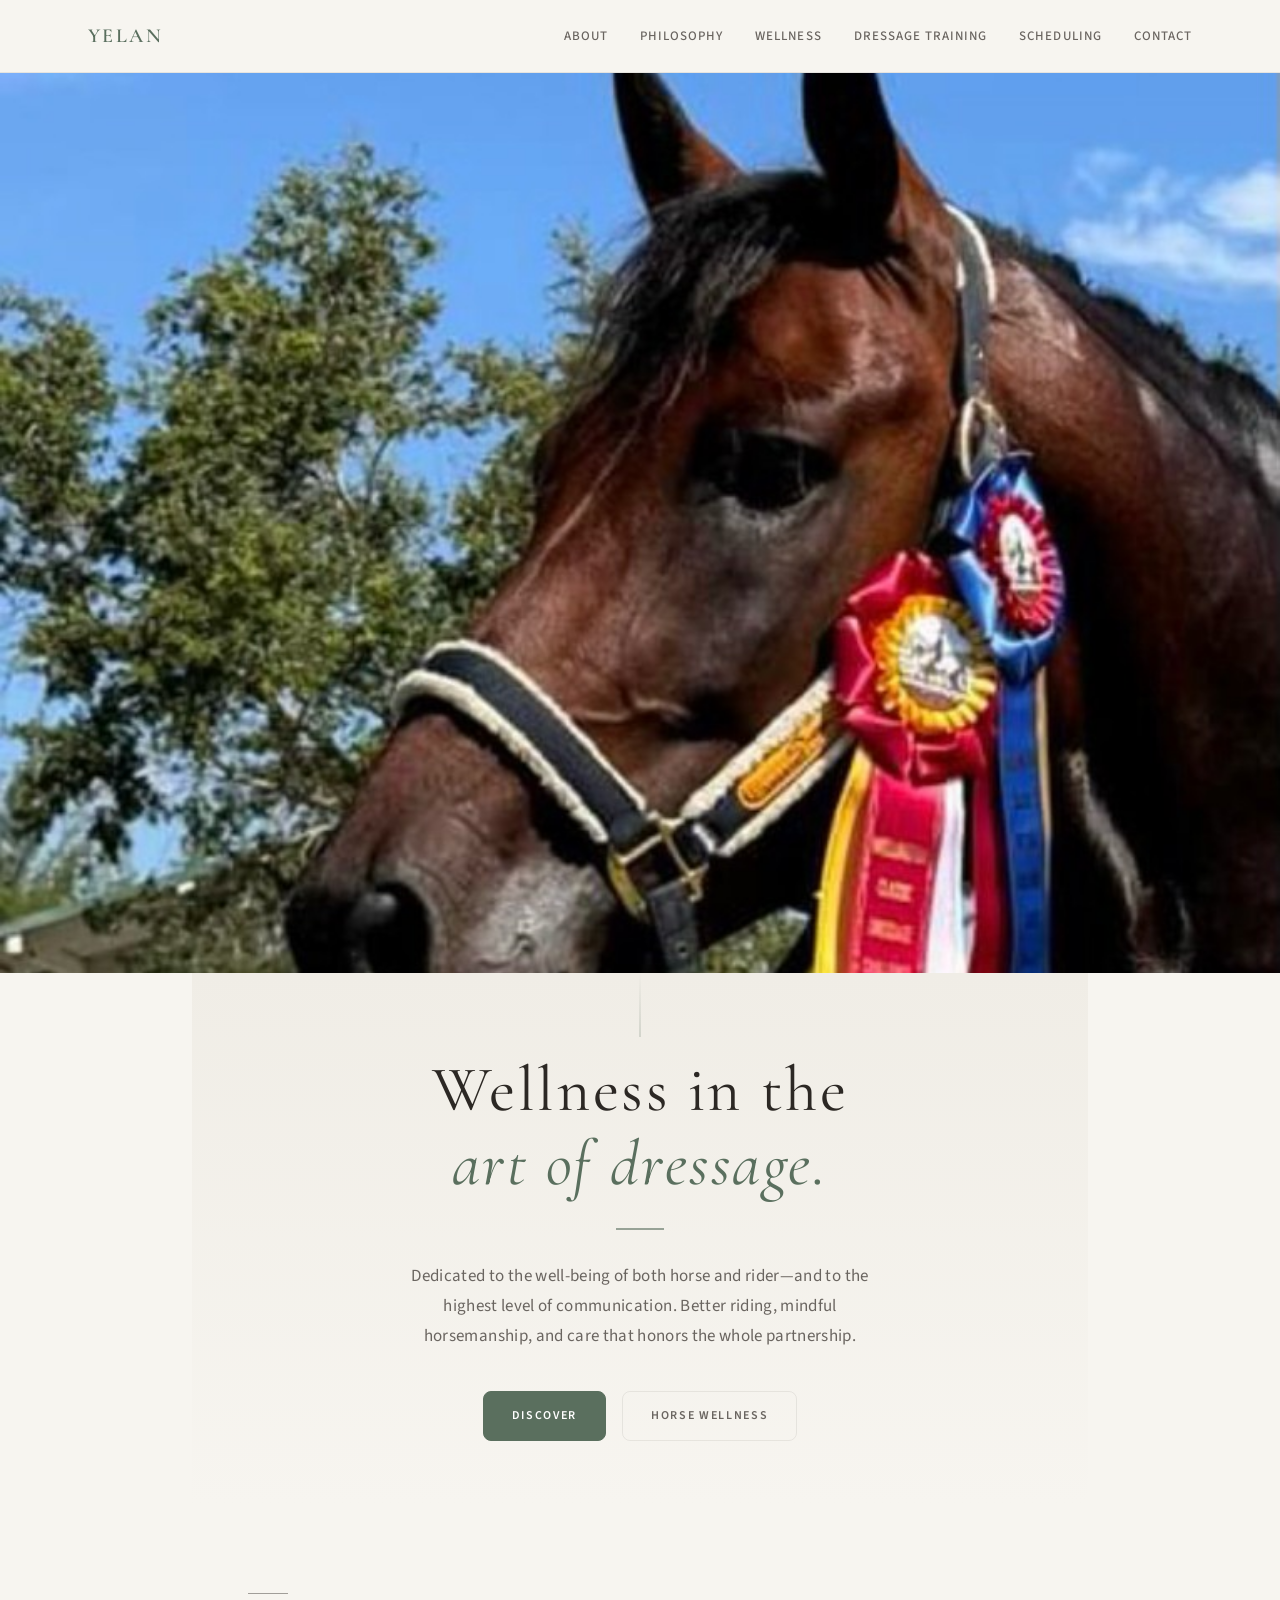
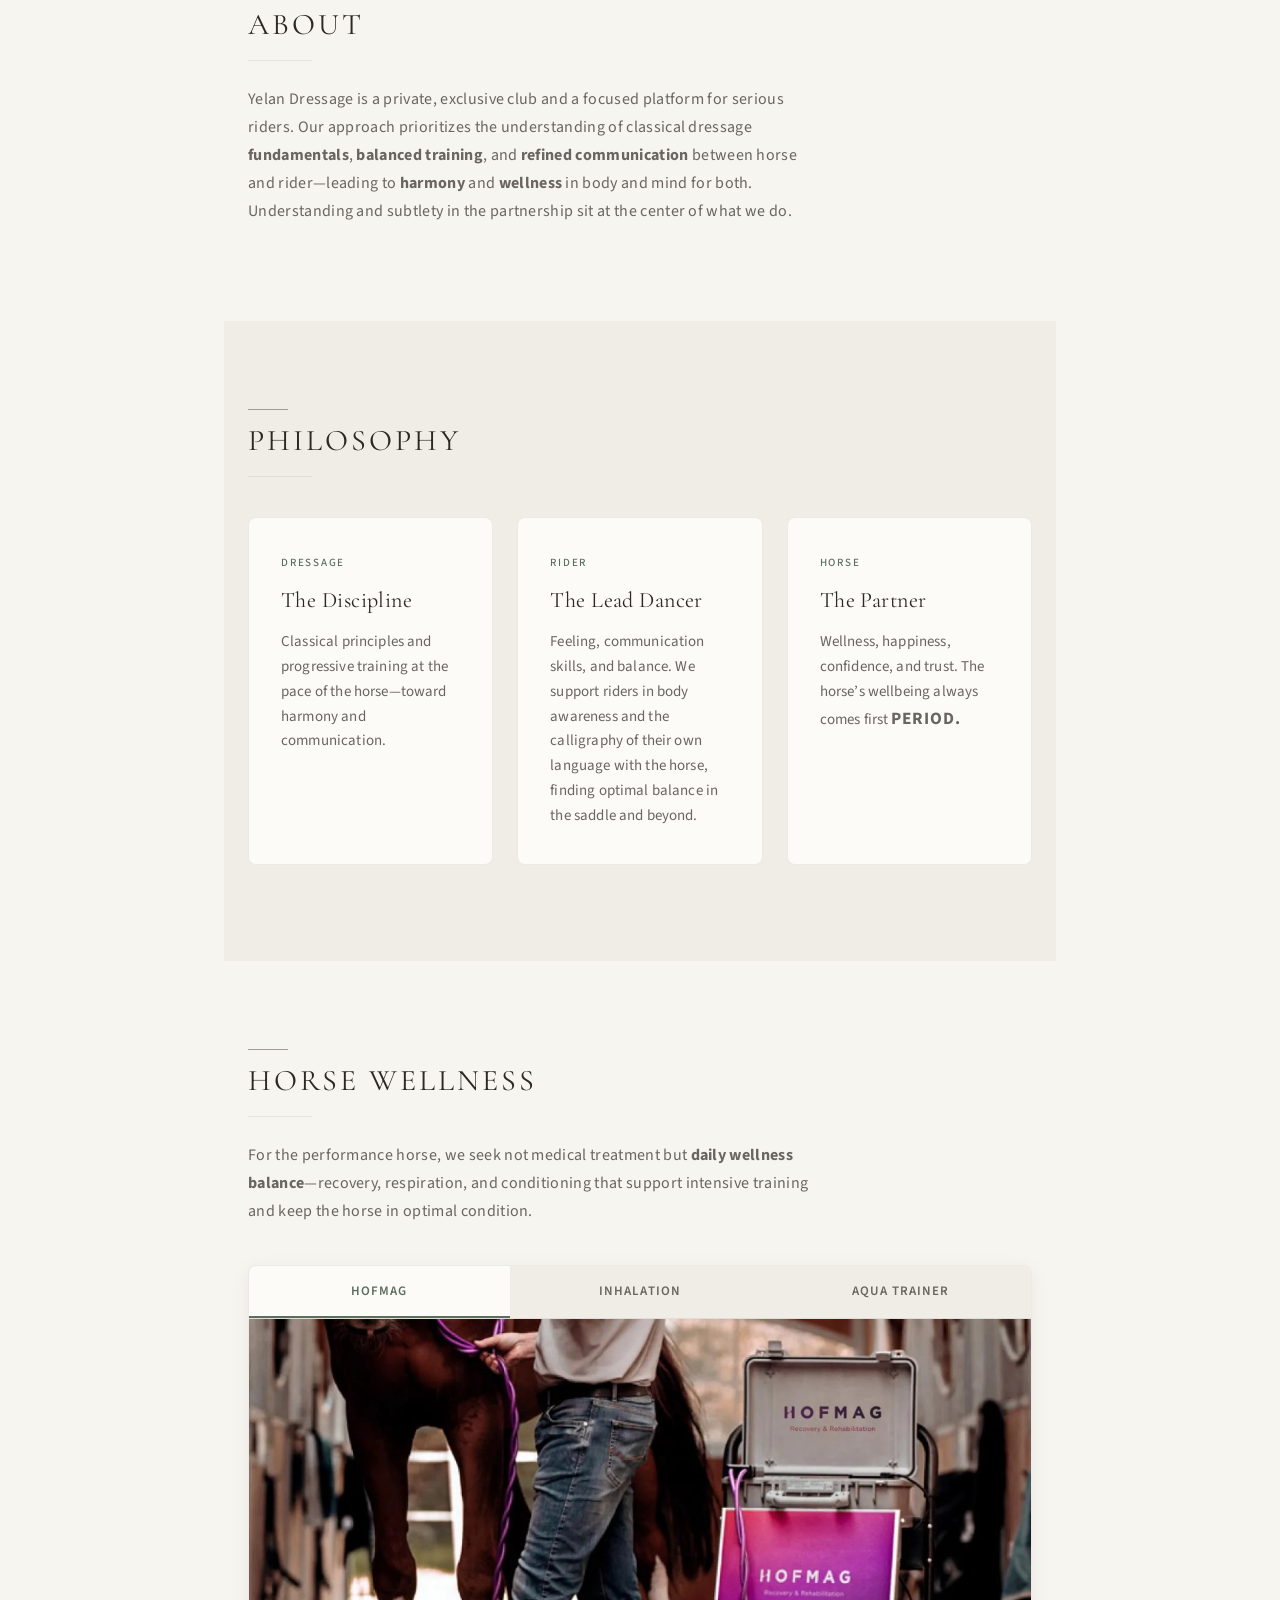
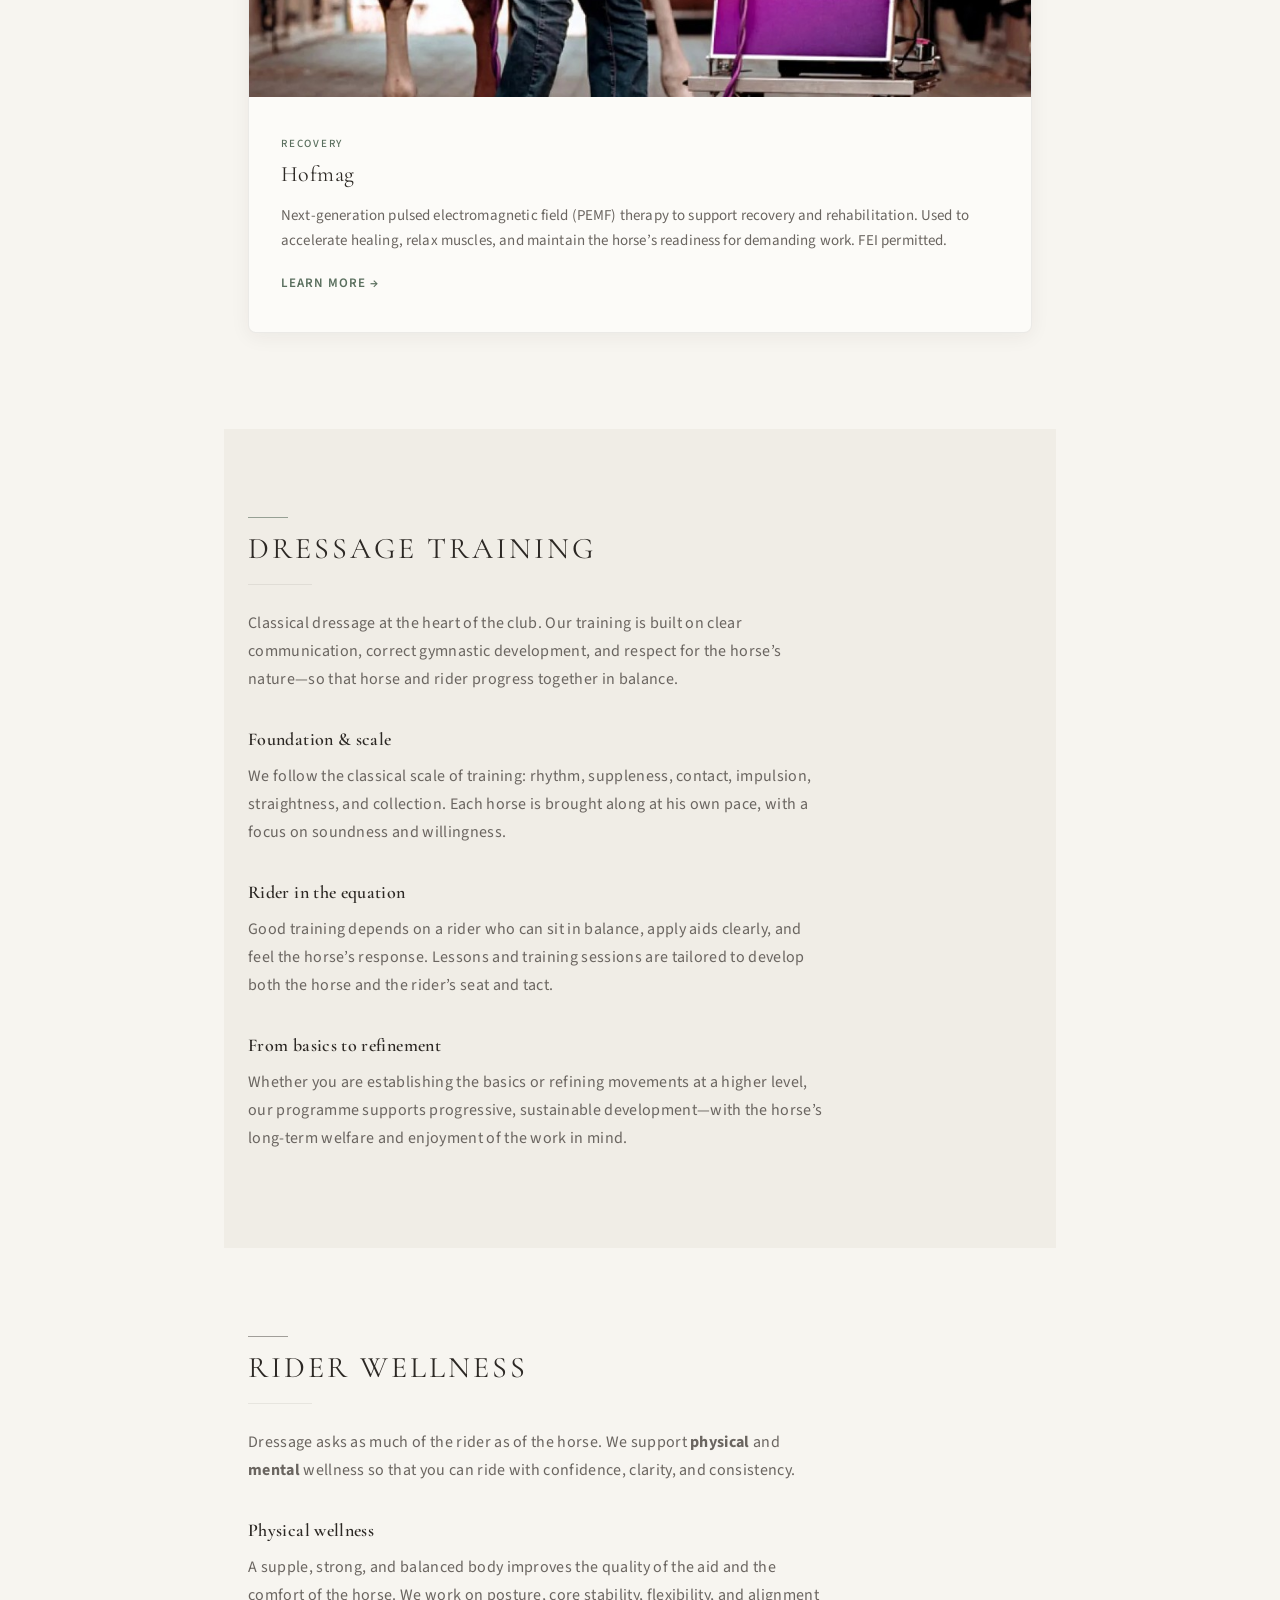
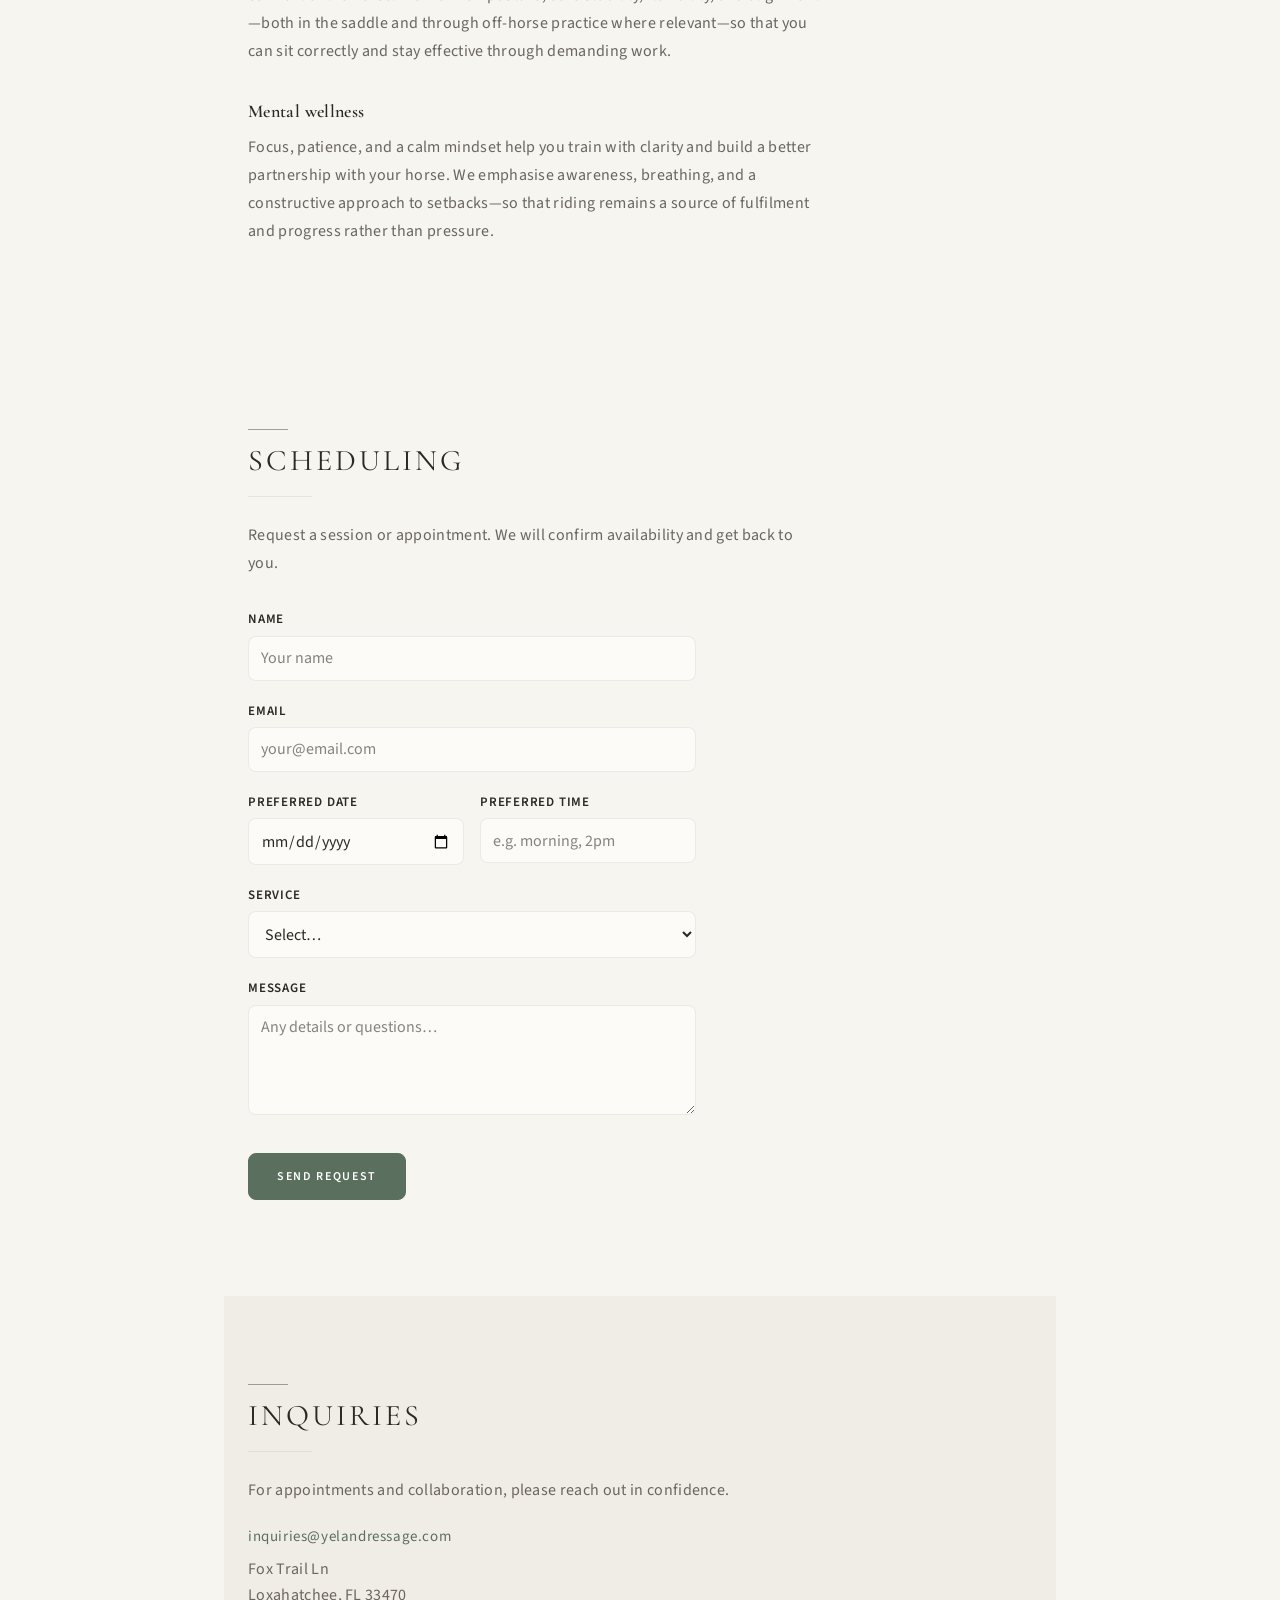
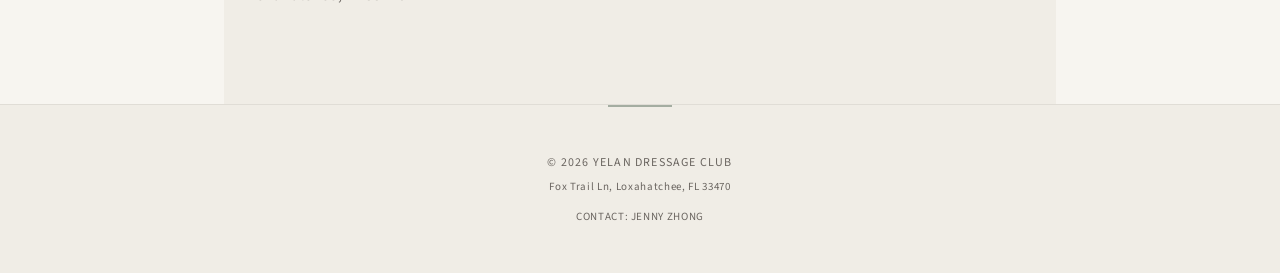
==== commit 1264e2a4: "Change logo to YELAN (remove Dressage) Made-with: Cursor" ====
--- a/index.html
+++ b/index.html
@@ -12,7 +12,7 @@
 <body>
   <header class="site-header">
     <nav class="nav">
-      <a href="#" class="logo">Yelan Dressage</a>
+      <a href="#" class="logo">Yelan</a>
       <ul class="nav-links">
         <li><a href="#about">About</a></li>
         <li><a href="#philosophy">Philosophy</a></li>
